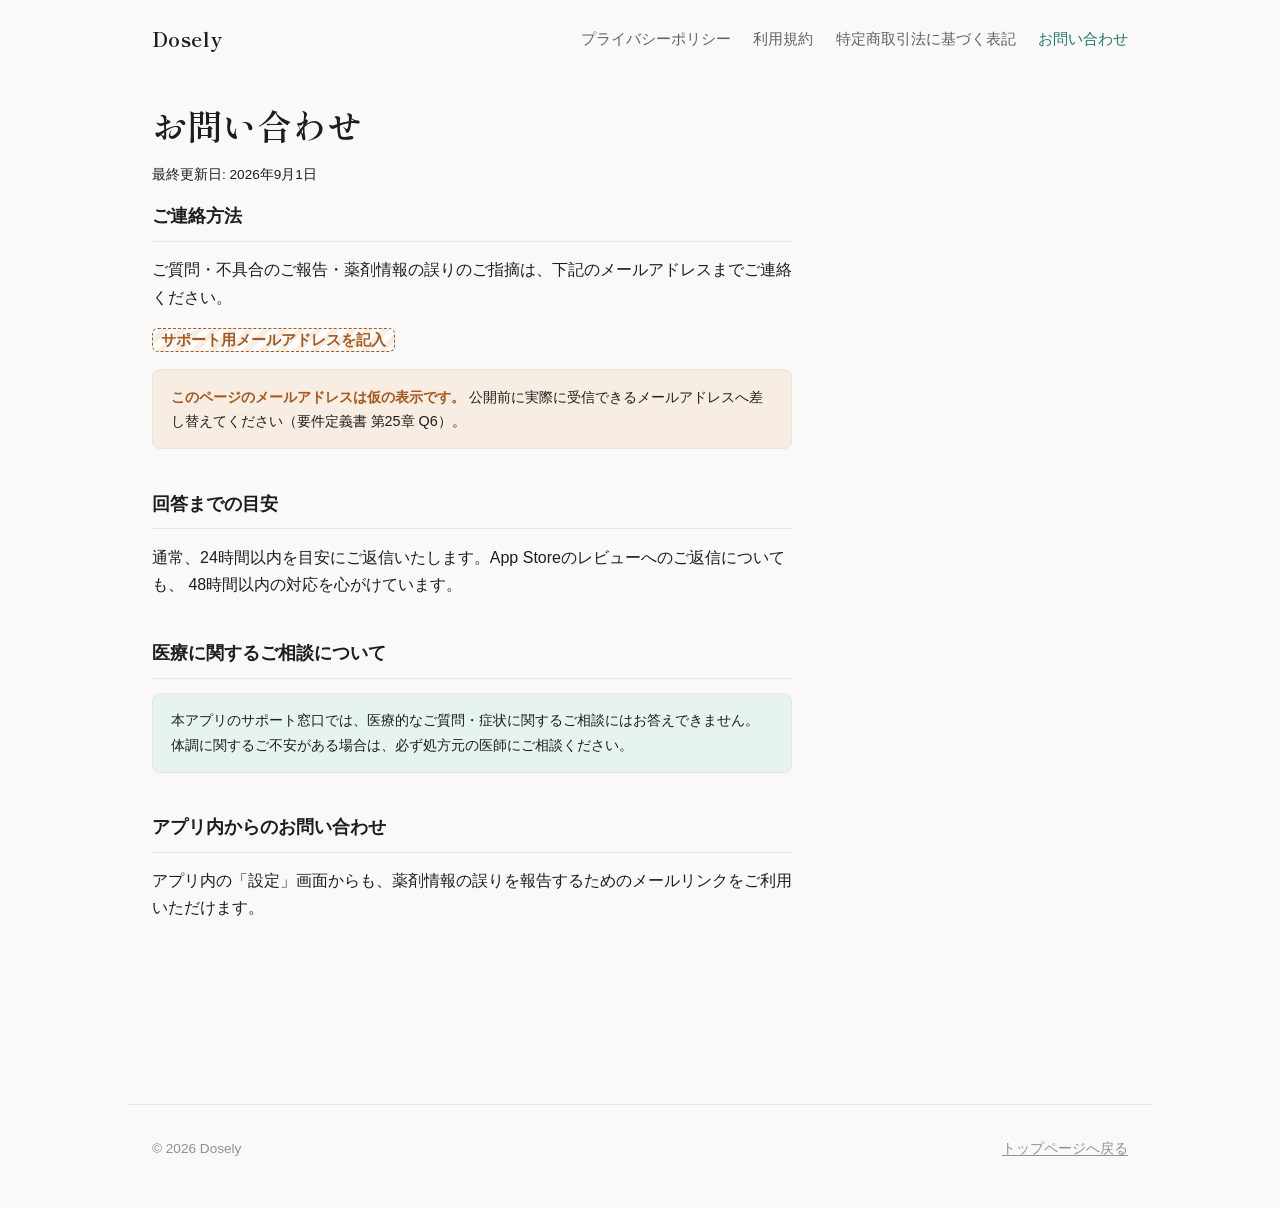
==== support.html @ 43f6cbd7 "Add Dosely public site: privacy policy, terms, tokushoho, support" ====
<!doctype html>
<html lang="ja">
<head>
<meta charset="utf-8">
<meta name="viewport" content="width=device-width, initial-scale=1">
<title>お問い合わせ - Dosely</title>
<meta name="description" content="Doselyへのお問い合わせ方法、よくあるご質問への案内です。">
<link rel="stylesheet" href="styles.css">
</head>
<body>
<a class="skip-link" href="#main">本文へ移動</a>

<header class="site-header">
  <a class="wordmark" href="/dosely/">Dosely</a>
  <nav class="site-nav" aria-label="サイト内ナビゲーション">
    <a href="privacy.html">プライバシーポリシー</a>
    <a href="terms.html">利用規約</a>
    <a href="tokushoho.html">特定商取引法に基づく表記</a>
    <a href="support.html" aria-current="page">お問い合わせ</a>
  </nav>
</header>

<main id="main">
<div class="doc-shell" style="grid-template-columns: minmax(0, var(--measure));">
  <article class="doc-body">
    <div class="doc-header">
      <h1>お問い合わせ</h1>
      <p class="doc-meta">最終更新日: 2026年9月1日</p>
    </div>

    <section>
      <h2>ご連絡方法</h2>
      <p>
        ご質問・不具合のご報告・薬剤情報の誤りのご指摘は、下記のメールアドレスまでご連絡ください。
      </p>
      <p style="font-size:1.1rem;">
        <span class="placeholder">サポート用メールアドレスを記入</span>
      </p>
      <div class="note caution">
        <strong>このページのメールアドレスは仮の表示です。</strong>
        公開前に実際に受信できるメールアドレスへ差し替えてください（要件定義書 第25章 Q6）。
      </div>
    </section>

    <section>
      <h2>回答までの目安</h2>
      <p>
        通常、24時間以内を目安にご返信いたします。App Storeのレビューへのご返信についても、
        48時間以内の対応を心がけています。
      </p>
    </section>

    <section>
      <h2>医療に関するご相談について</h2>
      <div class="note">
        本アプリのサポート窓口では、医療的なご質問・症状に関するご相談にはお答えできません。
        体調に関するご不安がある場合は、必ず処方元の医師にご相談ください。
      </div>
    </section>

    <section>
      <h2>アプリ内からのお問い合わせ</h2>
      <p>
        アプリ内の「設定」画面からも、薬剤情報の誤りを報告するためのメールリンクをご利用いただけます。
      </p>
    </section>
  </article>
</div>
</main>

<footer class="site-footer">
  <span>&copy; 2026 Dosely</span>
  <a href="/dosely/">トップページへ戻る</a>
</footer>
</body>
</html>
---- styles.css ----
@import url('https://fonts.googleapis.com/css2?family=Shippori+Mincho:wght@500;600;700&display=swap');

:root {
  --bg: #faf9f7;
  --surface: #ffffff;
  --ink: #1b1e1d;
  --ink-muted: #5b6461;
  --ink-faint: #8b928f;
  --accent: #2a9d8f;
  --accent-deep: #1f7a6f;
  --accent-tint: #e7f3f1;
  --caution: #a8571d;
  --caution-tint: #f7ede2;
  --line: #e3e6e3;
  --line-strong: #cfd4d0;
  --measure: 40rem;
  --serif: "Shippori Mincho", "Hiragino Mincho ProN", "Yu Mincho", serif;
  --sans: -apple-system, BlinkMacSystemFont, "Hiragino Sans", "Helvetica Neue", "Segoe UI", sans-serif;
}

* { box-sizing: border-box; }

html {
  -webkit-text-size-adjust: 100%;
}

body {
  margin: 0;
  background: var(--bg);
  color: var(--ink);
  font-family: var(--sans);
  font-size: 16px;
  line-height: 1.7;
  -webkit-font-smoothing: antialiased;
}

a { color: var(--accent-deep); text-underline-offset: 0.15em; }
a:hover { color: var(--accent); }
a:focus-visible, button:focus-visible { outline: 2px solid var(--accent); outline-offset: 3px; }

/* ---------- Header / Footer ---------- */

.site-header {
  display: flex;
  align-items: center;
  justify-content: space-between;
  gap: 1rem;
  padding: 1.4rem 1.5rem;
  max-width: 64rem;
  margin: 0 auto;
  flex-wrap: wrap;
}

.wordmark {
  font-family: var(--serif);
  font-weight: 700;
  font-size: 1.25rem;
  letter-spacing: 0.02em;
  color: var(--ink);
  text-decoration: none;
}

.wordmark:hover { color: var(--accent-deep); }

.site-nav {
  display: flex;
  gap: 1.4rem;
  flex-wrap: wrap;
}

.site-nav a {
  color: var(--ink-muted);
  text-decoration: none;
  font-size: 0.92rem;
}

.site-nav a:hover, .site-nav a[aria-current="page"] {
  color: var(--accent-deep);
}

.site-footer {
  max-width: 64rem;
  margin: 4rem auto 0;
  padding: 2rem 1.5rem 3rem;
  border-top: 1px solid var(--line);
  color: var(--ink-faint);
  font-size: 0.85rem;
  display: flex;
  justify-content: space-between;
  flex-wrap: wrap;
  gap: 0.75rem;
}

.site-footer a { color: var(--ink-faint); }
.site-footer a:hover { color: var(--accent-deep); }

/* ---------- Hero (index) ---------- */

.hero {
  max-width: 64rem;
  margin: 0 auto;
  padding: 3.5rem 1.5rem 2rem;
}

.hero .eyebrow {
  font-size: 0.8rem;
  letter-spacing: 0.12em;
  color: var(--accent-deep);
  text-transform: uppercase;
  margin: 0 0 1rem;
}

.hero h1 {
  font-family: var(--serif);
  font-weight: 600;
  font-size: clamp(1.9rem, 4vw, 2.7rem);
  line-height: 1.35;
  margin: 0 0 1.1rem;
  max-width: 22ch;
}

.hero p.lede {
  font-size: 1.08rem;
  color: var(--ink-muted);
  max-width: 38ch;
  margin: 0;
}

/* ---------- Data journey diagram (signature element) ---------- */

.journey {
  max-width: 64rem;
  margin: 2.5rem auto 3rem;
  padding: 0 1.5rem;
}

.journey-track {
  display: flex;
  align-items: stretch;
  gap: 0;
  background: var(--surface);
  border: 1px solid var(--line);
  border-radius: 10px;
  overflow: hidden;
}

.journey-node {
  flex: 1;
  padding: 1.4rem 1.3rem;
  position: relative;
}

.journey-node + .journey-node {
  border-left: 1px solid var(--line);
}

.journey-node .label {
  font-size: 0.72rem;
  letter-spacing: 0.08em;
  text-transform: uppercase;
  color: var(--ink-faint);
  margin: 0 0 0.4rem;
}

.journey-node .title {
  font-weight: 600;
  margin: 0 0 0.3rem;
}

.journey-node .desc {
  font-size: 0.87rem;
  color: var(--ink-muted);
  margin: 0;
}

.journey-node.stop {
  background: var(--accent-tint);
}

.journey-node.stop .title { color: var(--accent-deep); }

.journey-stopmark {
  display: inline-flex;
  align-items: center;
  gap: 0.35rem;
  margin-top: 0.6rem;
  font-size: 0.78rem;
  font-weight: 600;
  color: var(--accent-deep);
}

.journey-stopmark::before {
  content: "";
  width: 0.5rem;
  height: 0.5rem;
  border-radius: 50%;
  background: var(--accent);
  display: inline-block;
}

.journey-footnote {
  margin-top: 0.9rem;
  font-size: 0.82rem;
  color: var(--ink-faint);
}

/* ---------- Cards (index quick links) ---------- */

.card-grid {
  max-width: 64rem;
  margin: 0 auto 4rem;
  padding: 0 1.5rem;
  display: grid;
  grid-template-columns: repeat(auto-fit, minmax(13.5rem, 1fr));
  gap: 1px;
  background: var(--line);
  border: 1px solid var(--line);
  border-radius: 10px;
  overflow: hidden;
}

.card {
  background: var(--surface);
  padding: 1.5rem;
  text-decoration: none;
  color: var(--ink);
  display: flex;
  flex-direction: column;
  gap: 0.4rem;
}

.card:hover { background: var(--accent-tint); }

.card .card-title {
  font-weight: 600;
  font-size: 1.02rem;
}

.card .card-desc {
  font-size: 0.85rem;
  color: var(--ink-muted);
  line-height: 1.6;
}

/* ---------- Document layout (policy pages) ---------- */

.doc-shell {
  max-width: 64rem;
  margin: 0 auto;
  padding: 1rem 1.5rem 5rem;
  display: grid;
  grid-template-columns: 13rem minmax(0, var(--measure));
  gap: 3rem;
  align-items: start;
}

@media (max-width: 56rem) {
  .doc-shell { grid-template-columns: 1fr; }
}

.doc-toc {
  position: sticky;
  top: 1.5rem;
  font-size: 0.86rem;
}

.doc-toc .toc-label {
  font-size: 0.72rem;
  letter-spacing: 0.08em;
  text-transform: uppercase;
  color: var(--ink-faint);
  margin: 0 0 0.7rem;
}

.doc-toc ol {
  list-style: none;
  margin: 0;
  padding: 0;
  border-left: 1px solid var(--line);
}

.doc-toc li { margin: 0; }

.doc-toc a {
  display: block;
  padding: 0.32rem 0 0.32rem 0.9rem;
  margin-left: -1px;
  border-left: 2px solid transparent;
  color: var(--ink-muted);
  text-decoration: none;
}

.doc-toc a:hover { color: var(--accent-deep); border-left-color: var(--line-strong); }

.doc-header h1 {
  font-family: var(--serif);
  font-weight: 600;
  font-size: clamp(1.7rem, 3.4vw, 2.2rem);
  margin: 0 0 0.5rem;
}

.doc-meta {
  color: var(--ink-faint);
  font-size: 0.85rem;
  margin: 0 0 2.2rem;
}

.doc-body section {
  margin-bottom: 2.4rem;
  scroll-margin-top: 1.5rem;
}

.doc-body h2 {
  font-size: 1.15rem;
  font-weight: 700;
  margin: 0 0 0.9rem;
  padding-bottom: 0.6rem;
  border-bottom: 1px solid var(--line);
}

.doc-body h3 {
  font-size: 1rem;
  font-weight: 700;
  margin: 1.3rem 0 0.5rem;
}

.doc-body p { margin: 0 0 0.9rem; color: var(--ink); }
.doc-body ul, .doc-body ol.plain { margin: 0 0 0.9rem; padding-left: 1.3rem; }
.doc-body li { margin-bottom: 0.4rem; }

.doc-body table {
  width: 100%;
  border-collapse: collapse;
  margin: 0.5rem 0 1.2rem;
  font-size: 0.92rem;
}

.doc-body th, .doc-body td {
  text-align: left;
  padding: 0.65rem 0.8rem;
  border-bottom: 1px solid var(--line);
  vertical-align: top;
}

.doc-body th {
  width: 30%;
  color: var(--ink-muted);
  font-weight: 600;
  white-space: nowrap;
}

.note {
  background: var(--accent-tint);
  border: 1px solid var(--line);
  border-radius: 8px;
  padding: 0.9rem 1.1rem;
  font-size: 0.9rem;
  color: var(--ink);
  margin: 0 0 1.2rem;
}

.note.caution {
  background: var(--caution-tint);
}

.note.caution strong { color: var(--caution); }

.placeholder {
  background: repeating-linear-gradient(135deg, #fff, #fff 6px, var(--caution-tint) 6px, var(--caution-tint) 12px);
  border: 1px dashed var(--caution);
  border-radius: 6px;
  padding: 0.15rem 0.5rem;
  color: var(--caution);
  font-weight: 600;
  font-size: 0.88em;
}

/* ---------- Utility ---------- */

.skip-link {
  position: absolute;
  left: -999px;
  top: 0;
  background: var(--accent);
  color: #fff;
  padding: 0.6rem 1rem;
  z-index: 10;
}

.skip-link:focus { left: 1rem; top: 1rem; }

@media (prefers-reduced-motion: no-preference) {
  .journey-node, .card { transition: background-color 0.15s ease; }
}
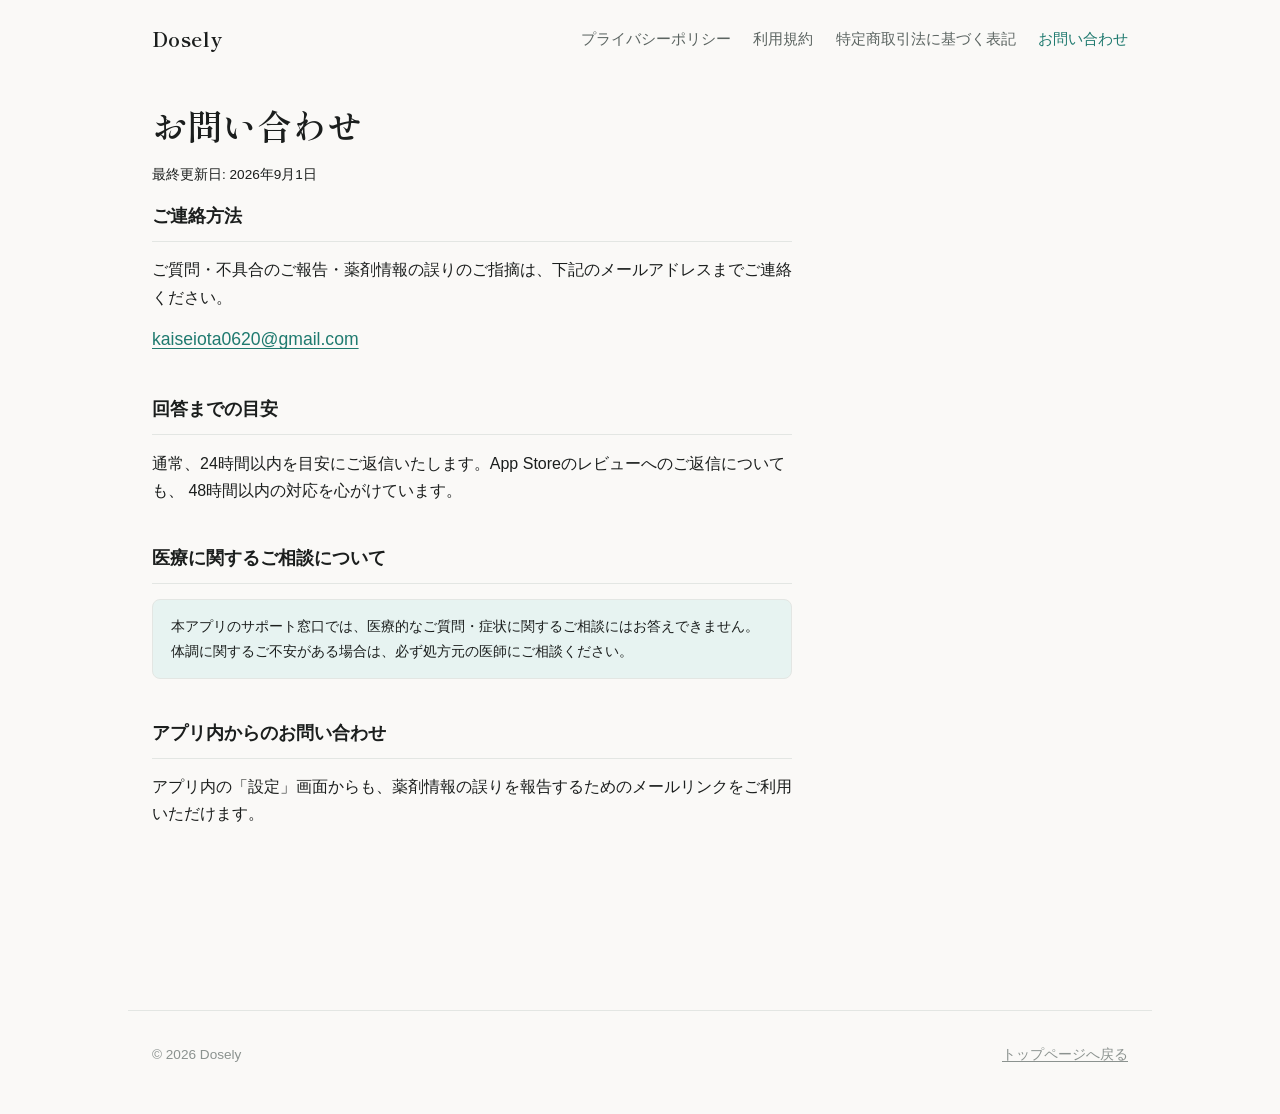
==== commit 4b21a070: "特定商取引法ページとお問い合わせページの事業者情報を確定 - 販売業者・運営責任者を大田海聖に設定 - 所在地・電話番号は個人事業者の開示特例に基づき請求時開示の記載に変更 - サポート用メールアドレ" ====
--- a/support.html
+++ b/support.html
@@ -34,12 +34,8 @@
         ご質問・不具合のご報告・薬剤情報の誤りのご指摘は、下記のメールアドレスまでご連絡ください。
       </p>
       <p style="font-size:1.1rem;">
-        <span class="placeholder">サポート用メールアドレスを記入</span>
+        <a href="mailto:kaiseiota0620@gmail.com">kaiseiota0620@gmail.com</a>
       </p>
-      <div class="note caution">
-        <strong>このページのメールアドレスは仮の表示です。</strong>
-        公開前に実際に受信できるメールアドレスへ差し替えてください（要件定義書 第25章 Q6）。
-      </div>
     </section>
 
     <section>
